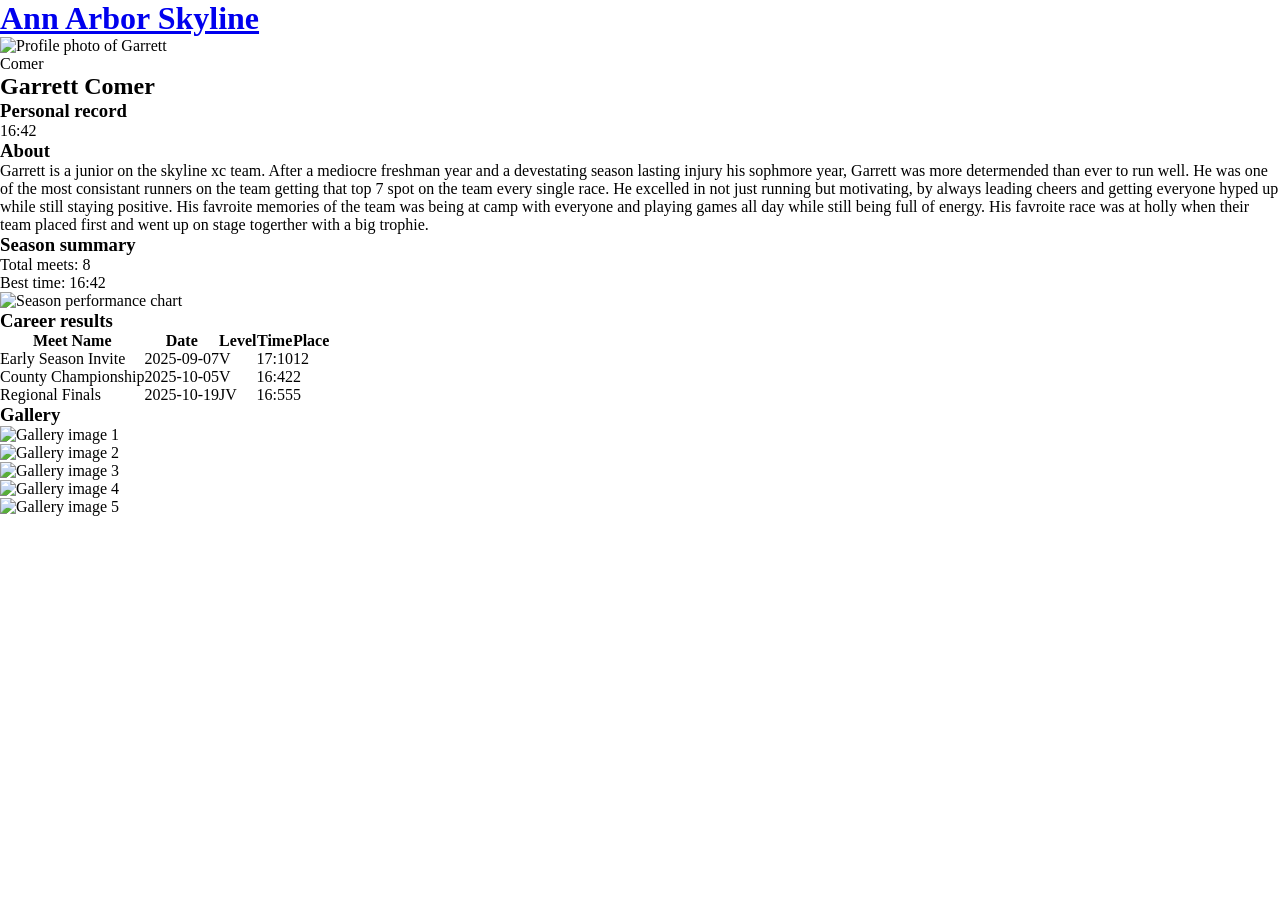
==== athlete.html @ 7048f16a "Add files via upload" ====
<!doctype html>
<html lang="en">
  <head>
    <meta charset="utf-8" />
    <meta name="viewport" content="width=device-width,initial-scale=1" />
    <title>Ann Arbor Skyline — Garrett Comer</title>
    <link rel="stylesheet" href="reset.css" />
  </head>

  <body>
    <header>
      <h1><a href="index.html">Ann Arbor Skyline</a></h1>
    </header>

    <main>
      <section>
        <figure>
          <img src="coverPhoto.jpg" alt="Profile photo of Garrett Comer" width="200"/>
        </figure>

        <h2>Garrett Comer</h2>

        <section>
          <h3>Personal record</h3>
          <p>16:42</p>
        </section>

        <section>
          <h3>About</h3>
          <p>
            Garrett is a junior on the skyline xc team. After a mediocre freshman year and a devestating season lasting injury his sophmore year, 
            Garrett was more determended than ever to run well. He was one of the most consistant runners on the team getting that top 7 spot on the 
            team every single race. He excelled in not just running but motivating, by always leading cheers and getting everyone hyped up while still 
            staying positive. His favroite memories of the team was being at camp with everyone and playing games all day while still being full of energy. 
            His favroite race was at holly when their team placed first and went up on stage togerther with a big trophie.
          </p>
        </section>
      </section>

      <section>
        <h3>Season summary</h3>

        <p>Total meets: 8</p>
        <p>Best time: 16:42</p>

        <figure>
          <img src="seasonChart.png" alt="Season performance chart" width="200"/>
        </figure>
      </section>

      <section>
        <h3>Career results</h3>

        <table>
          <thead>
            <tr>
              <th scope="col">Meet Name</th>
              <th scope="col">Date</th>
              <th scope="col">Level</th>
              <th scope="col">Time</th>
              <th scope="col">Place</th>
            </tr>
          </thead>

          <tbody>
            <tr>
              <td>Early Season Invite</td>
              <td>2025-09-07</td>
              <td>V</td>
              <td>17:10</td>
              <td>12</td>
            </tr>
            <tr>
              <td>County Championship</td>
              <td>2025-10-05</td>
              <td>V</td>
              <td>16:42</td>
              <td>2</td>
            </tr>
            <tr>
              <td>Regional Finals</td>
              <td>2025-10-19</td>
              <td>JV</td>
              <td>16:55</td>
              <td>5</td>
            </tr>
          </tbody>
        </table>
      </section>

      <section>
        <h3>Gallery</h3>

        <ul>
          <li><img src="galleryPic1.jpg" alt="Gallery image 1" width="200"/></li>
          <li><img src="galleryPic2.jpg" alt="Gallery image 2" width="200"/></li>
          <li><img src="galleryPic3.jpg" alt="Gallery image 3" width="200"/></li>
          <li><img src="galleryPic4.jpg" alt="Gallery image 4" width="200"/></li>
          <li><img src="galleryPic5.jpg" alt="Gallery image 5" width="200"/></li>
        </ul>
      </section>
    </main>
  </body>
</html>
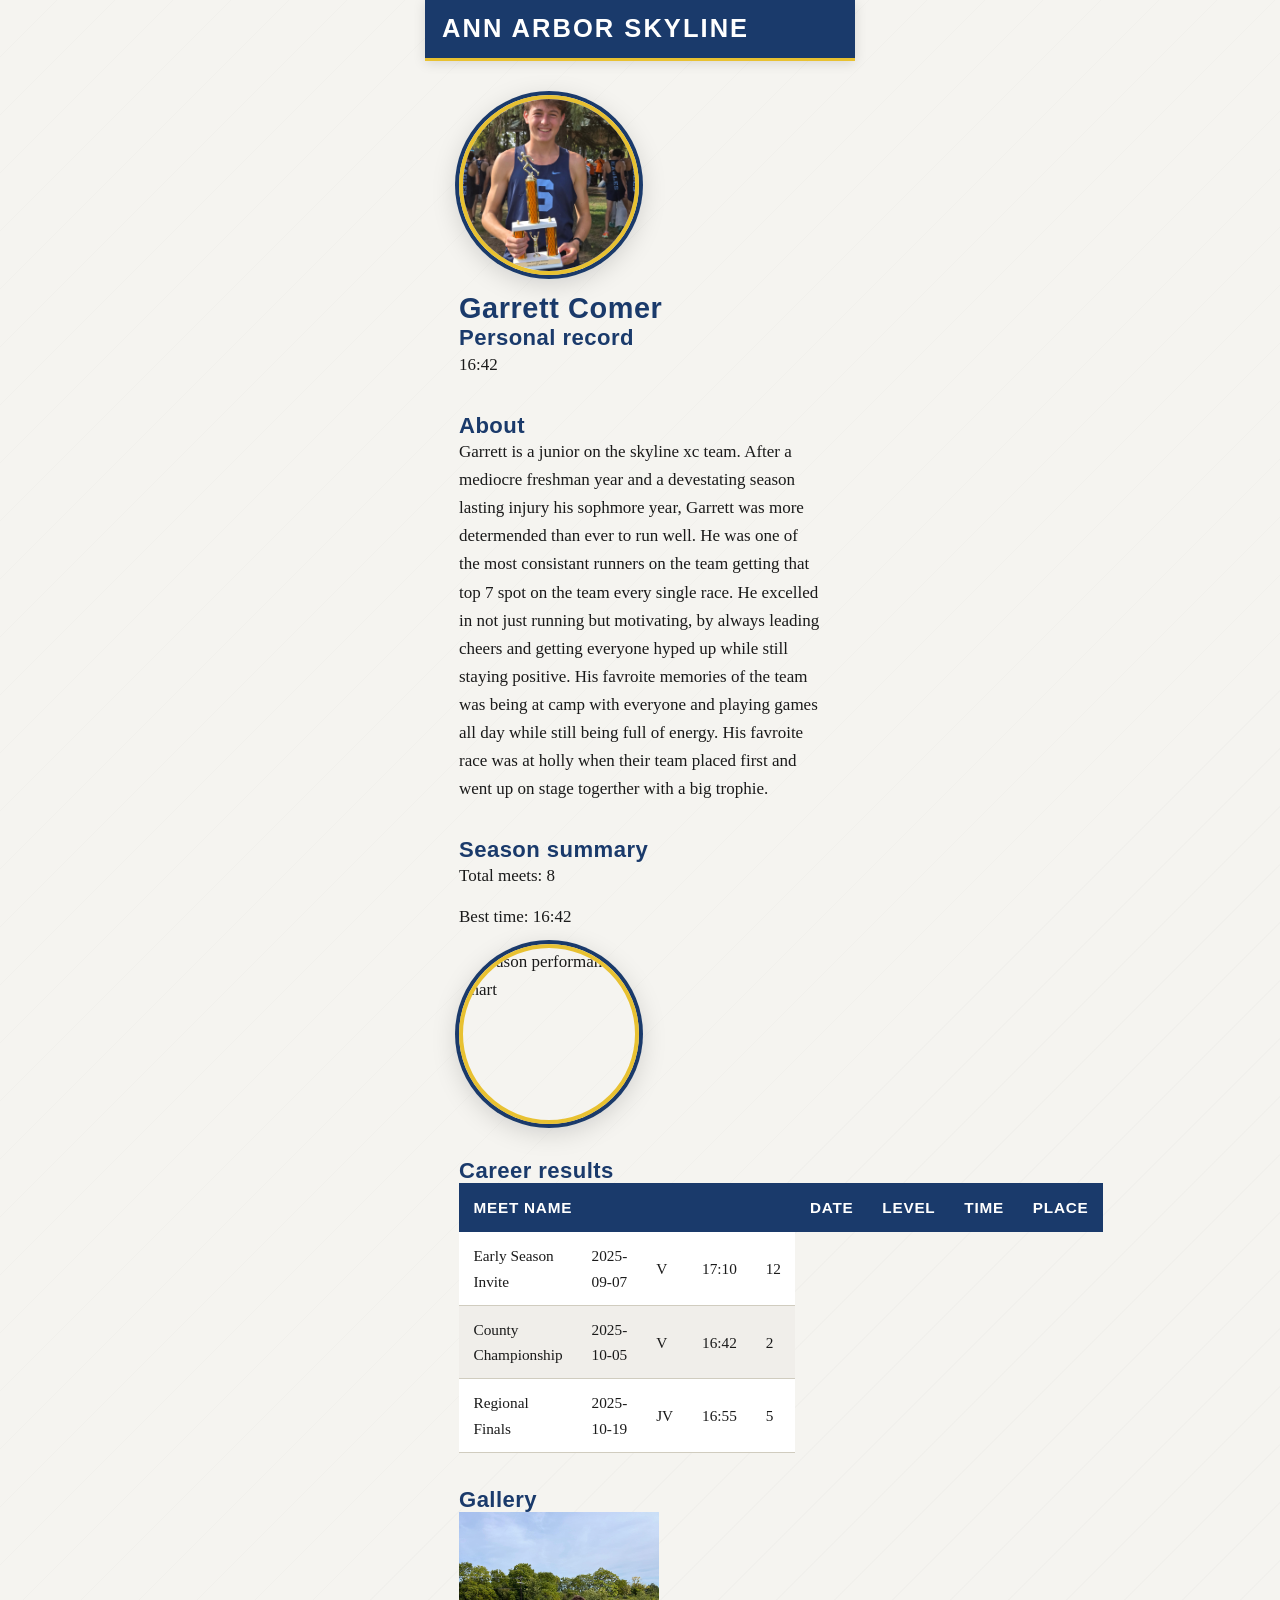
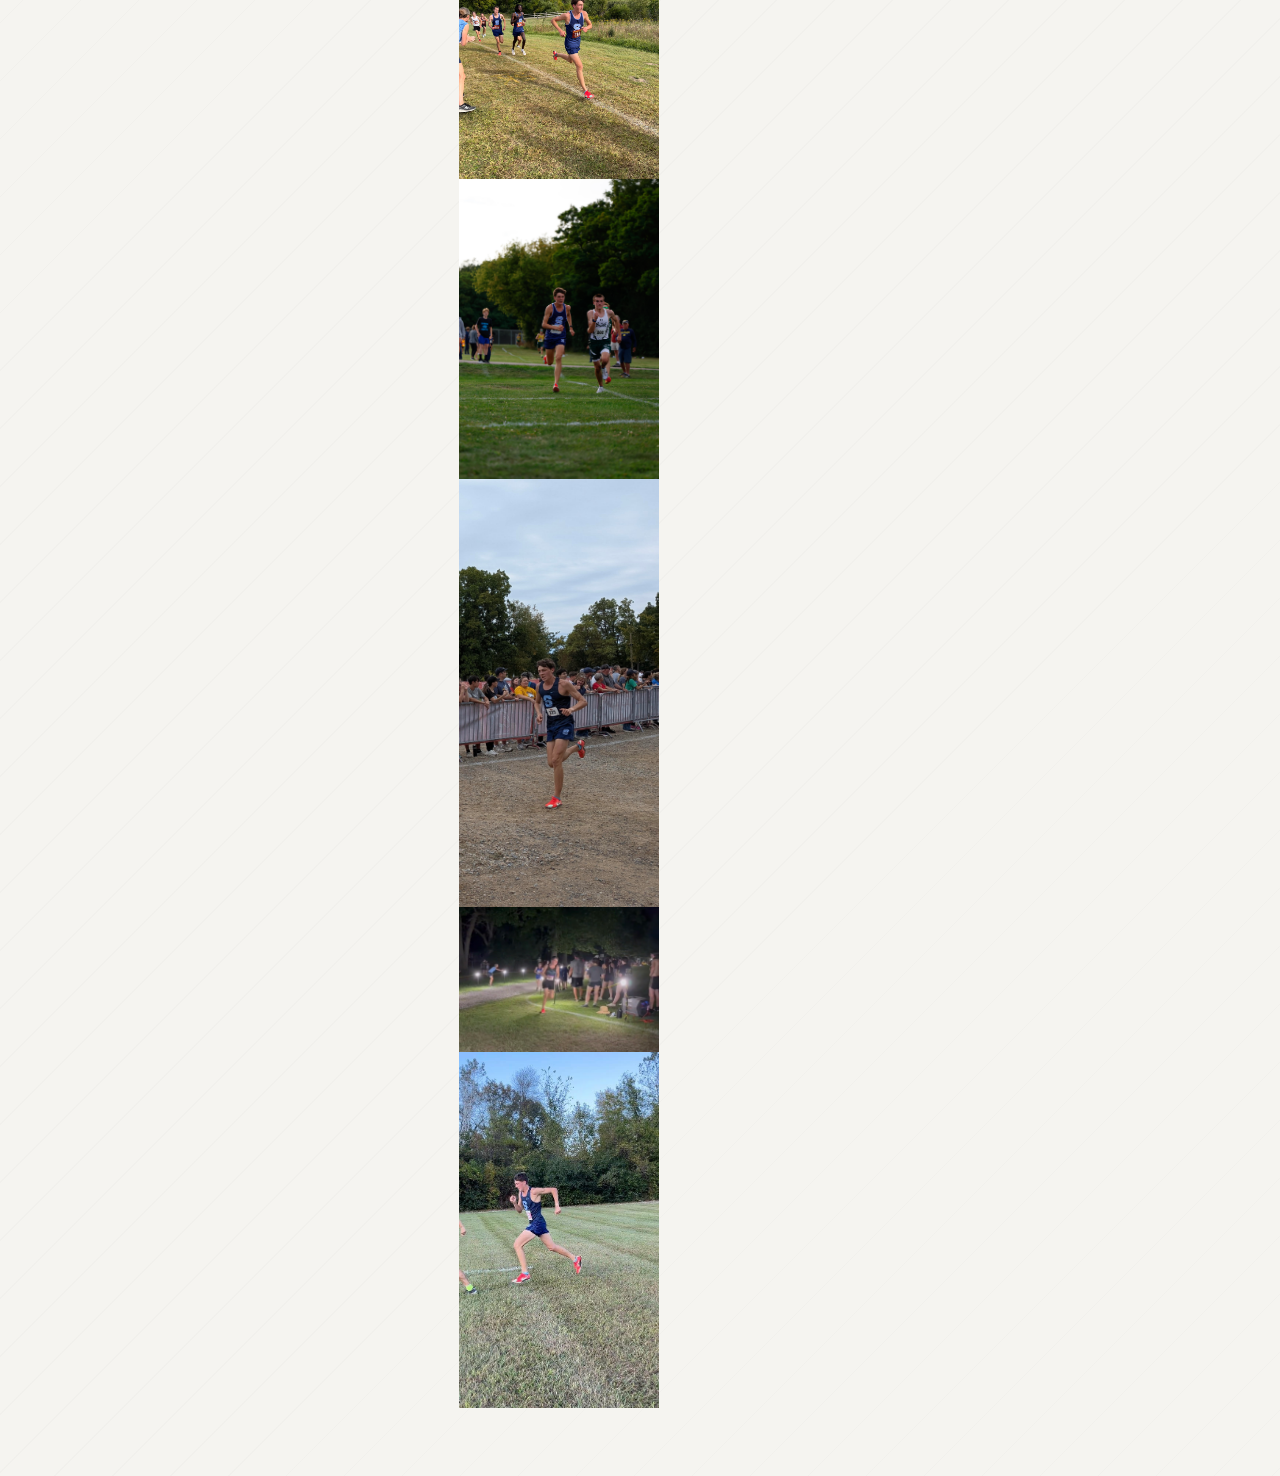
==== commit 647e0c26: "Update athlete.html, mainMeets.html, and meets.html" ====
--- a/athlete.html
+++ b/athlete.html
@@ -5,6 +5,8 @@
     <meta name="viewport" content="width=device-width,initial-scale=1" />
     <title>Ann Arbor Skyline — Garrett Comer</title>
     <link rel="stylesheet" href="reset.css" />
+    <link rel="stylesheet" href="style.css">
+    
   </head>
 
   <body>
--- a/style.css
+++ b/style.css
@@ -0,0 +1,788 @@
+
+:root {
+  /* Brand colors */
+  --color-primary:    #1a3a6b;   /* deep navy  */
+  --color-accent:     #e8c131;   /* gold       */
+  --color-accent-alt: #d94f3d;   /* race red   */
+
+  /* Surface colors */
+  --color-bg:         #f5f4f0;
+  --color-surface:    #ffffff;
+  --color-surface-2:  #eceae3;
+  --color-border:     #d0ccbf;
+
+  /* Text */
+  --color-text:       #1a1a1a;
+  --color-text-muted: #5a5750;
+  --color-link:       #1a3a6b;
+  --color-link-hover: #e8c131;
+
+  /* Table stripe */
+  --color-row-even:   #f0eeea;
+  --color-row-odd:    #ffffff;
+
+  /* Typography */
+  --font-display: 'Oswald', 'Arial Narrow', sans-serif;
+  --font-body:    'Source Serif 4', Georgia, serif;
+  --font-mono:    'JetBrains Mono', monospace;
+
+  /* Sizing */
+  --radius:   8px;
+  --radius-lg: 16px;
+  --shadow:   0 2px 12px rgba(0,0,0,.12);
+  --shadow-lg: 0 6px 28px rgba(0,0,0,.18);
+
+  /* Transition */
+  --transition: 0.25s ease;
+}
+
+
+/* ==========================================================================
+   2. RESET & BASE
+   ========================================================================== */
+*, *::before, *::after {
+  box-sizing: border-box;
+  margin: 0;
+  padding: 0;
+}
+
+html {
+  /* Smooth font scaling between 375px and 900px viewports */
+  font-size: clamp(15px, 2vw, 17px);
+  scroll-behavior: smooth;
+  -webkit-text-size-adjust: 100%;
+}
+
+body {
+  font-family: var(--font-body);
+  background-color: var(--color-bg);
+  color: var(--color-text);
+  line-height: 1.65;
+  min-height: 100vh;
+  /* Subtle diagonal grain texture */
+  background-image: repeating-linear-gradient(
+    135deg,
+    transparent,
+    transparent 40px,
+    rgba(0,0,0,.015) 40px,
+    rgba(0,0,0,.015) 41px
+  );
+}
+
+img {
+  display: block;
+  max-width: 100%;
+  height: auto;
+}
+
+a {
+  color: var(--color-link);
+  text-decoration: underline;
+  text-underline-offset: 3px;
+  transition: color var(--transition);
+}
+
+a:hover,
+a:focus-visible {
+  color: var(--color-accent-alt);
+  outline: none;
+}
+
+/* Visible focus ring for keyboard navigation (accessibility) */
+:focus-visible {
+  outline: 3px solid var(--color-accent);
+  outline-offset: 3px;
+  border-radius: 3px;
+}
+
+ul {
+  list-style: none;
+}
+
+
+/* ==========================================================================
+   3. TYPOGRAPHY
+   Google Fonts loaded inline in HTML or via @import below.
+   ========================================================================== */
+@import url('https://fonts.googleapis.com/css2?family=Oswald:wght@400;600;700&family=Source+Serif+4:ital,wght@0,300;0,400;0,600;1,400&display=swap');
+
+h1, h2, h3, h4 {
+  font-family: var(--font-display);
+  line-height: 1.15;
+  letter-spacing: .02em;
+  color: var(--color-primary);
+}
+
+/* Responsive heading sizes using clamp() */
+h1 { font-size: clamp(1.5rem, 5vw, 2.2rem); font-weight: 700; }
+h2 { font-size: clamp(1.2rem, 4vw, 1.7rem); font-weight: 600; }
+h3 { font-size: clamp(1rem, 3vw, 1.3rem);   font-weight: 600; }
+
+p  { margin-bottom: .75rem; }
+
+
+/* ==========================================================================
+   4. LAYOUT & STRUCTURE
+   Single-column mobile base; expands at breakpoints.
+   ========================================================================== */
+main {
+  padding: 1rem;
+  max-width: 960px;
+  margin: 0 auto;
+  /* Fade-in on page load */
+  animation: fadeInUp .5s ease both;
+}
+
+section {
+  margin-bottom: 2rem;
+}
+
+
+/* ==========================================================================
+   5. HEADER & NAVIGATION
+   ========================================================================== */
+header {
+  background-color: var(--color-primary);
+  color: #fff;
+  padding: .85rem 1rem;
+  position: sticky;
+  top: 0;
+  z-index: 100;
+  /* Thin gold accent line on bottom */
+  border-bottom: 3px solid var(--color-accent);
+  box-shadow: var(--shadow);
+  /* Slide down on load */
+  animation: slideDown .4s ease both;
+}
+
+header h1 {
+  color: #fff;
+  font-size: clamp(1.1rem, 4vw, 1.5rem);
+  text-transform: uppercase;
+  letter-spacing: .08em;
+}
+
+header h1 a {
+  color: inherit;
+  text-decoration: none;
+}
+
+header h1 a:hover {
+  color: var(--color-accent);
+}
+
+/* Nav bar */
+nav ul {
+  display: flex;
+  gap: .5rem;
+  margin-top: .5rem;
+  flex-wrap: wrap;
+}
+
+nav a {
+  color: rgba(255,255,255,.82);
+  text-decoration: none;
+  font-family: var(--font-display);
+  font-size: .9rem;
+  letter-spacing: .05em;
+  text-transform: uppercase;
+  padding: .3rem .7rem;
+  border-radius: var(--radius);
+  transition: background var(--transition), color var(--transition);
+}
+
+nav a:hover,
+nav a:focus-visible {
+  background: var(--color-accent);
+  color: var(--color-primary);
+}
+
+/* Active page link */
+nav a[aria-current="page"] {
+  background: var(--color-accent);
+  color: var(--color-primary);
+  font-weight: 600;
+}
+
+
+/* ==========================================================================
+   6. FORMS & SEARCH
+   ========================================================================== */
+form {
+  background: var(--color-surface);
+  border: 1px solid var(--color-border);
+  border-radius: var(--radius-lg);
+  padding: 1rem;
+  margin-bottom: 1.5rem;
+  box-shadow: var(--shadow);
+}
+
+fieldset {
+  border: none;
+}
+
+legend {
+  font-family: var(--font-display);
+  font-size: 1rem;
+  font-weight: 600;
+  color: var(--color-primary);
+  text-transform: uppercase;
+  letter-spacing: .06em;
+  margin-bottom: .75rem;
+}
+
+label {
+  display: block;
+  font-size: .85rem;
+  font-weight: 600;
+  color: var(--color-text-muted);
+  text-transform: uppercase;
+  letter-spacing: .04em;
+  margin-bottom: .25rem;
+  margin-top: .75rem;
+}
+
+input[type="search"],
+select {
+  width: 100%;
+  padding: .6rem .85rem;
+  border: 1.5px solid var(--color-border);
+  border-radius: var(--radius);
+  font-family: var(--font-body);
+  font-size: 1rem;
+  background: var(--color-bg);
+  color: var(--color-text);
+  transition: border-color var(--transition), box-shadow var(--transition);
+  appearance: none;
+  -webkit-appearance: none;
+}
+
+input[type="search"]:focus,
+select:focus {
+  border-color: var(--color-primary);
+  box-shadow: 0 0 0 3px rgba(26,58,107,.2);
+  outline: none;
+}
+
+button[type="submit"] {
+  display: inline-block;
+  margin-top: 1rem;
+  padding: .65rem 1.5rem;
+  background: var(--color-primary);
+  color: #fff;
+  font-family: var(--font-display);
+  font-size: 1rem;
+  font-weight: 600;
+  letter-spacing: .06em;
+  text-transform: uppercase;
+  border: none;
+  border-radius: var(--radius);
+  cursor: pointer;
+  transition: background var(--transition), transform var(--transition);
+}
+
+button[type="submit"]:hover,
+button[type="submit"]:focus-visible {
+  background: var(--color-accent-alt);
+  transform: translateY(-1px);
+}
+
+button[type="submit"]:active {
+  transform: translateY(0);
+}
+
+
+/* ==========================================================================
+   7. TABLES
+   Mobile: card-reflow layout.
+   Desktop (600px+): standard scrollable table.
+   ========================================================================== */
+
+/* --- Shared wrapper for horizontal scroll on wider content --- */
+.table-scroll {
+  overflow-x: auto;
+  -webkit-overflow-scrolling: touch;
+  border-radius: var(--radius);
+  box-shadow: var(--shadow);
+}
+
+table {
+  width: 100%;
+  border-collapse: collapse;
+  font-size: .9rem;
+}
+
+th {
+  background-color: var(--color-primary);
+  color: #fff;
+  font-family: var(--font-display);
+  font-weight: 600;
+  text-transform: uppercase;
+  letter-spacing: .05em;
+  padding: .7rem .85rem;
+  text-align: left;
+}
+
+td {
+  padding: .65rem .85rem;
+  border-bottom: 1px solid var(--color-border);
+  vertical-align: middle;
+}
+
+/* Alternating row colors */
+tbody tr:nth-child(even) td { background-color: var(--color-row-even); }
+tbody tr:nth-child(odd)  td { background-color: var(--color-row-odd);  }
+
+/* Row hover highlight */
+tbody tr {
+  transition: background var(--transition);
+}
+tbody tr:hover td {
+  background-color: rgba(232,193,49,.18);
+}
+
+/* ==========================================================
+   MOBILE CARD REFLOW (below 600px)
+   Hides the <thead> and transforms each <td> into a labeled
+   card row using data-label attributes.
+   ========================================================== */
+@media (max-width: 599px) {
+  /* Hide table headers — content surfaced via data-label */
+  table thead {
+    position: absolute;
+    width: 1px;
+    height: 1px;
+    overflow: hidden;
+    clip: rect(0,0,0,0);
+    white-space: nowrap;
+  }
+
+  table, tbody, tr, td {
+    display: block;
+    width: 100%;
+  }
+
+  /* Each row becomes a card */
+  tbody tr {
+    background: var(--color-surface);
+    border: 1px solid var(--color-border);
+    border-radius: var(--radius);
+    margin-bottom: .85rem;
+    padding: .5rem;
+    box-shadow: var(--shadow);
+    /* Staggered slide-in for each card */
+    animation: cardSlideIn .4s ease both;
+  }
+
+  /* Give each row a slight delay for stagger effect */
+  tbody tr:nth-child(1) { animation-delay: .05s; }
+  tbody tr:nth-child(2) { animation-delay: .10s; }
+  tbody tr:nth-child(3) { animation-delay: .15s; }
+  tbody tr:nth-child(4) { animation-delay: .20s; }
+  tbody tr:nth-child(5) { animation-delay: .25s; }
+
+  /* Each cell: label on left, value on right */
+  td {
+    display: flex;
+    justify-content: space-between;
+    align-items: center;
+    padding: .45rem .6rem;
+    border-bottom: 1px dashed var(--color-border);
+    background: transparent !important; /* override stripe for cards */
+  }
+
+  td:last-child { border-bottom: none; }
+
+  /* Inject label from data-label attribute */
+  td::before {
+    content: attr(data-label);
+    font-family: var(--font-display);
+    font-size: .78rem;
+    font-weight: 600;
+    text-transform: uppercase;
+    letter-spacing: .05em;
+    color: var(--color-text-muted);
+    flex-shrink: 0;
+    margin-right: 1rem;
+  }
+}
+
+
+/* ==========================================================================
+   8. ATHLETE PROFILE
+   ========================================================================== */
+
+/* Circular hero image */
+.athlete-hero {
+  display: flex;
+  flex-direction: column;
+  align-items: center;
+  text-align: center;
+  padding: 1.5rem 1rem;
+  background: var(--color-surface);
+  border-radius: var(--radius-lg);
+  box-shadow: var(--shadow);
+  margin-bottom: 1.5rem;
+  animation: fadeInUp .5s ease both;
+}
+
+figure img {
+  width: 140px;
+  height: 140px;
+  object-fit: cover;
+  border-radius: 50%;
+  border: 4px solid var(--color-accent);
+  box-shadow: 0 0 0 4px var(--color-primary), var(--shadow-lg);
+  margin-bottom: 1rem;
+  /* Pop-in animation */
+  animation: popIn .5s cubic-bezier(.34,1.56,.64,1) both;
+}
+
+/* PR Badge */
+.pr-badge {
+  display: inline-block;
+  background: var(--color-accent);
+  color: var(--color-primary);
+  font-family: var(--font-display);
+  font-weight: 700;
+  font-size: 1.4rem;
+  padding: .4rem 1.2rem;
+  border-radius: 999px;
+  letter-spacing: .05em;
+  margin-top: .5rem;
+}
+
+/* Info card sections */
+.info-card {
+  background: var(--color-surface);
+  border-left: 4px solid var(--color-accent);
+  border-radius: var(--radius);
+  padding: 1rem 1.2rem;
+  margin-bottom: 1rem;
+  box-shadow: var(--shadow);
+}
+
+.info-card h3 {
+  margin-bottom: .5rem;
+  color: var(--color-primary);
+}
+
+/* Progress bar for season summary */
+.progress-bar-wrap {
+  background: var(--color-surface-2);
+  border-radius: 999px;
+  height: 12px;
+  overflow: hidden;
+  margin: .5rem 0 1rem;
+}
+
+.progress-bar {
+  height: 100%;
+  background: linear-gradient(90deg, var(--color-accent), var(--color-accent-alt));
+  border-radius: 999px;
+  width: 0%;                        /* starts at 0 — JS or CSS drives it */
+  animation: growBar 1.2s ease .3s both;
+}
+
+/* Gallery grid */
+.gallery-grid {
+  display: grid;
+  grid-template-columns: repeat(2, 1fr);
+  gap: .75rem;
+}
+
+.gallery-grid img {
+  width: 100%;
+  height: 130px;
+  object-fit: cover;
+  border-radius: var(--radius);
+  border: 2px solid var(--color-border);
+  transition: transform var(--transition), box-shadow var(--transition);
+}
+
+.gallery-grid img:hover,
+.gallery-grid img:focus {
+  transform: scale(1.04);
+  box-shadow: var(--shadow-lg);
+  outline: none;
+}
+
+
+/* ==========================================================================
+   9. MEETS PAGE
+   ========================================================================== */
+.meet-header {
+  background: var(--color-primary);
+  color: #fff;
+  border-radius: var(--radius-lg) var(--radius-lg) 0 0;
+  padding: 1.2rem;
+}
+
+.meet-header h2 { color: #fff; }
+
+.meet-header time,
+.meet-header a {
+  color: var(--color-accent);
+  font-family: var(--font-display);
+  font-size: .9rem;
+  letter-spacing: .04em;
+}
+
+
+/* ==========================================================================
+   10. ANIMATIONS & KEYFRAMES
+   ========================================================================== */
+
+/* Fade + slide up — used for main content */
+@keyframes fadeInUp {
+  from { opacity: 0; transform: translateY(18px); }
+  to   { opacity: 1; transform: translateY(0);    }
+}
+
+/* Header slides down from top */
+@keyframes slideDown {
+  from { transform: translateY(-100%); }
+  to   { transform: translateY(0);     }
+}
+
+/* Card row slides in from left */
+@keyframes cardSlideIn {
+  from { opacity: 0; transform: translateX(-16px); }
+  to   { opacity: 1; transform: translateX(0);     }
+}
+
+/* Profile image pops in */
+@keyframes popIn {
+  from { opacity: 0; transform: scale(.5); }
+  to   { opacity: 1; transform: scale(1);  }
+}
+
+/* Progress bar grows right */
+@keyframes growBar {
+  from { width: 0%; }
+  to   { width: 82%; }  /* adjust to actual performance % if desired */
+}
+
+/* Pulsing glow for FAB */
+@keyframes fabPulse {
+  0%, 100% { box-shadow: 0 4px 18px rgba(232,193,49,.45); }
+  50%       { box-shadow: 0 4px 28px rgba(232,193,49,.8);  }
+}
+
+/* Spinner for loading states */
+@keyframes spin {
+  to { transform: rotate(360deg); }
+}
+
+
+/* ==========================================================================
+   11. FLOATING ACTION BUTTON (FAB)
+   Fixed in bottom-right corner; quick scroll-to-top.
+   ========================================================================== */
+.fab {
+  position: fixed;
+  bottom: 1.5rem;
+  right: 1.25rem;
+  width: 52px;
+  height: 52px;
+  background: var(--color-accent);
+  color: var(--color-primary);
+  border: none;
+  border-radius: 50%;
+  display: flex;
+  align-items: center;
+  justify-content: center;
+  font-size: 1.4rem;
+  font-weight: 700;
+  cursor: pointer;
+  z-index: 200;
+  box-shadow: 0 4px 18px rgba(232,193,49,.45);
+  animation: fabPulse 2.5s ease-in-out infinite;
+  transition: transform var(--transition), background var(--transition);
+  /* Screen-reader label via aria-label on the element */
+}
+
+.fab:hover,
+.fab:focus-visible {
+  background: var(--color-accent-alt);
+  transform: scale(1.1);
+}
+
+
+/* ==========================================================================
+   12. FOOTER
+   ========================================================================== */
+footer {
+  background: var(--color-primary);
+  color: rgba(255,255,255,.7);
+  text-align: center;
+  padding: 1rem;
+  font-size: .85rem;
+  border-top: 3px solid var(--color-accent);
+}
+
+footer a {
+  color: var(--color-accent);
+}
+
+
+/* ==========================================================================
+   13. ACCESSIBILITY — prefers-reduced-motion
+   Disables all animations for users who request reduced motion.
+   ========================================================================== */
+@media (prefers-reduced-motion: reduce) {
+  *, *::before, *::after {
+    animation-duration:        0.001ms !important;
+    animation-iteration-count: 1       !important;
+    transition-duration:       0.001ms !important;
+    scroll-behavior:           auto    !important;
+  }
+
+  .fab {
+    animation: none;
+  }
+}
+
+
+/* ==========================================================================
+   14. COLOR SCHEME — Dark Mode
+   Redefines CSS variables when the OS/browser prefers dark.
+   ========================================================================== */
+@media (prefers-color-scheme: dark) {
+  :root {
+    --color-primary:    #4a7fc1;
+    --color-accent:     #e8c131;
+    --color-accent-alt: #f07060;
+
+    --color-bg:         #111318;
+    --color-surface:    #1c1f27;
+    --color-surface-2:  #252932;
+    --color-border:     #333844;
+
+    --color-text:       #e8e5de;
+    --color-text-muted: #9a9590;
+    --color-link:       #82aee0;
+    --color-link-hover: #e8c131;
+
+    --color-row-even:   #232630;
+    --color-row-odd:    #1c1f27;
+  }
+
+  /* Keep header dark navy even in dark mode */
+  header {
+    background-color: #0d1421;
+  }
+
+  th {
+    background-color: #0d1421;
+  }
+
+  .meet-header {
+    background-color: #0d1421;
+  }
+
+  /* Slightly soften the grain in dark mode */
+  body {
+    background-image: repeating-linear-gradient(
+      135deg,
+      transparent,
+      transparent 40px,
+      rgba(255,255,255,.012) 40px,
+      rgba(255,255,255,.012) 41px
+    );
+  }
+}
+
+
+/* ==========================================================================
+   15. MEDIA QUERIES — Tablet (600px+) and Desktop (900px+)
+   Mobile-first: these styles ADD to and OVERRIDE the base mobile styles.
+   ========================================================================== */
+
+/* --- Tablet (600px and up) --- */
+@media (min-width: 600px) {
+  main {
+    padding: 1.5rem;
+  }
+
+  /* Restore normal table layout on tablet+ */
+  table {
+    display: table;
+  }
+
+  table thead {
+    position: static;
+    width: auto;
+    height: auto;
+    overflow: visible;
+    clip: auto;
+    white-space: normal;
+  }
+
+  tbody, tr, td {
+    display: table-row;
+    width: auto;
+  }
+
+  td {
+    display: table-cell;
+    border-bottom: 1px solid var(--color-border);
+  }
+
+  td::before {
+    display: none; /* hide card labels */
+  }
+
+  .gallery-grid {
+    grid-template-columns: repeat(3, 1fr);
+  }
+
+  form fieldset {
+    display: grid;
+    grid-template-columns: 1fr 1fr auto;
+    gap: 0 1rem;
+    align-items: end;
+  }
+
+  form legend {
+    grid-column: 1 / -1;
+  }
+
+  button[type="submit"] {
+    margin-top: 0;
+    align-self: end;
+  }
+}
+
+/* --- Desktop (900px and up) --- */
+@media (min-width: 900px) {
+  main {
+    padding: 2rem;
+  }
+
+  .athlete-hero {
+    flex-direction: row;
+    text-align: left;
+    gap: 2rem;
+  }
+
+  figure img {
+    width: 180px;
+    height: 180px;
+    flex-shrink: 0;
+  }
+
+  .gallery-grid {
+    grid-template-columns: repeat(5, 1fr);
+  }
+}
+
+/* Force mobile view regardless of screen size */
+/* (per assignment: "we only want to see the mobile version") */
+@media (min-width: 1px) {
+  /* Cap the content width and center it to simulate mobile */
+  body {
+    max-width: 430px;
+    margin: 0 auto;
+  }
+}
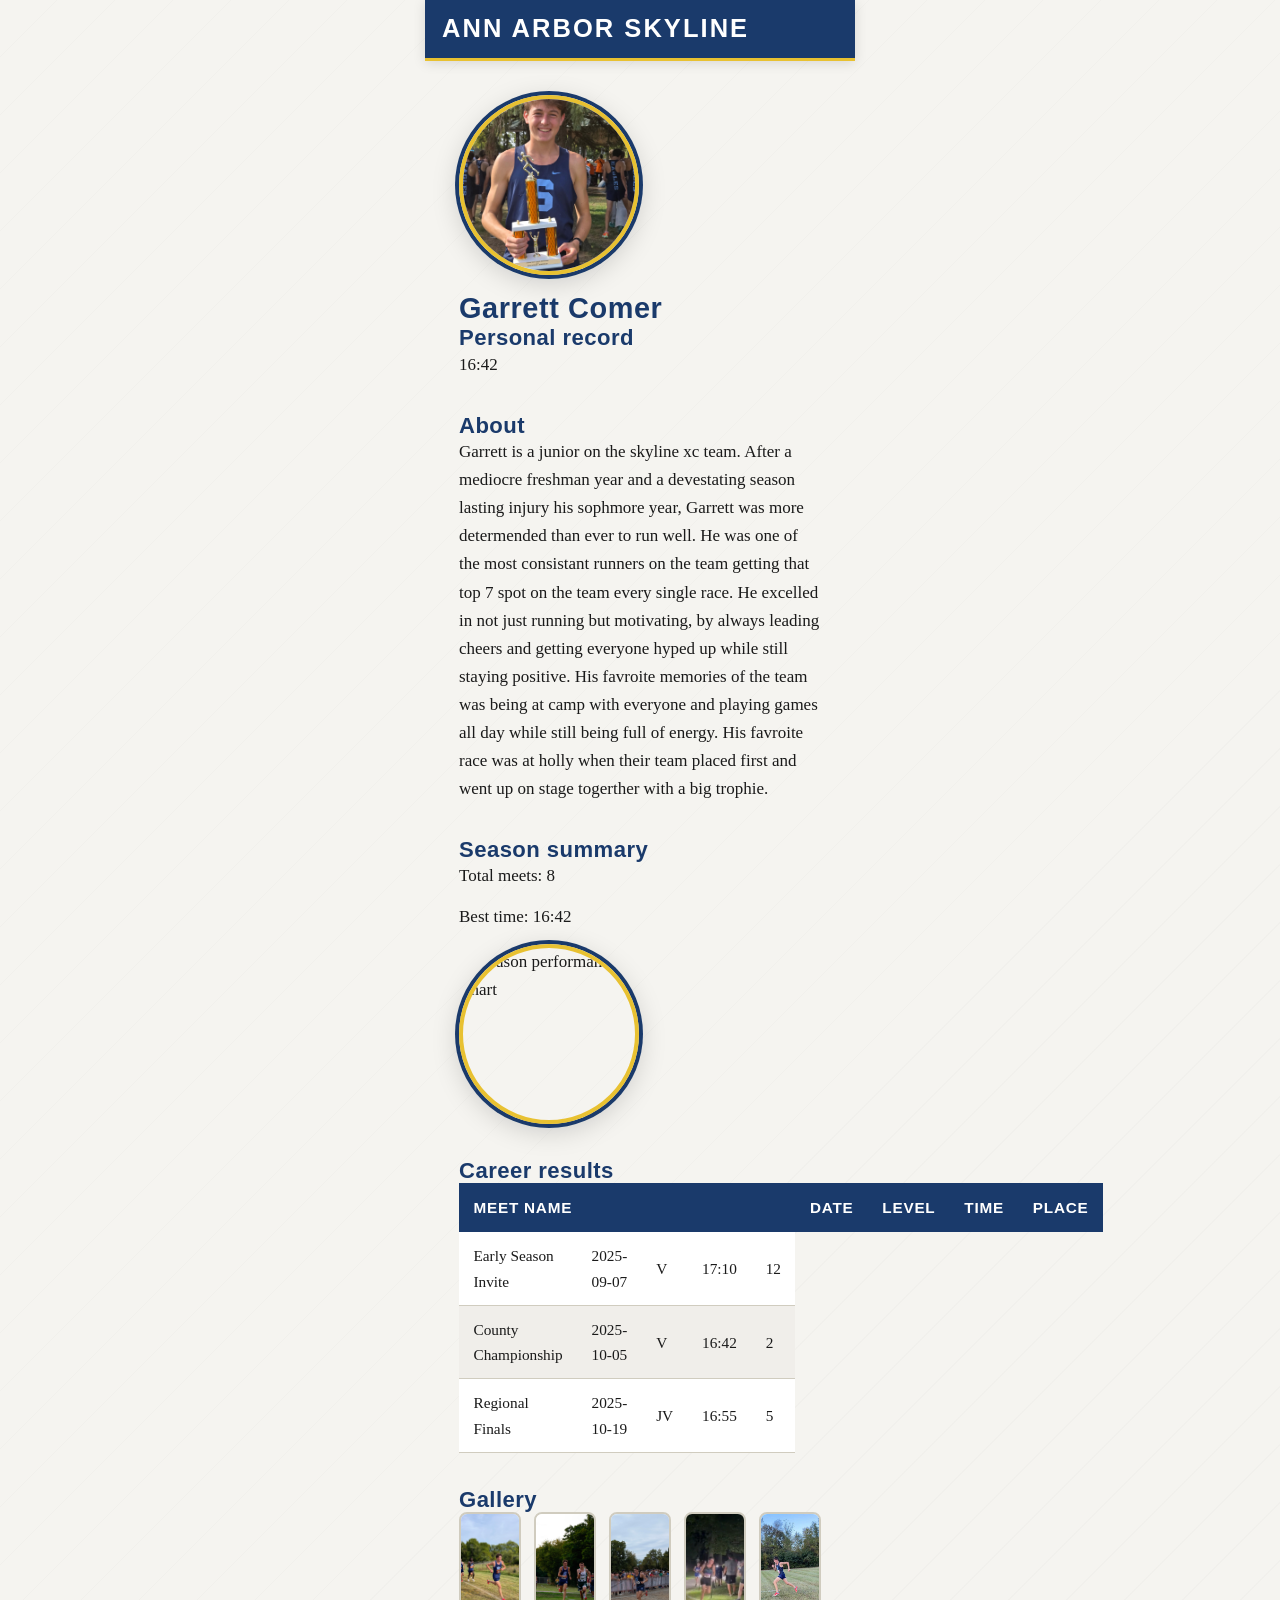
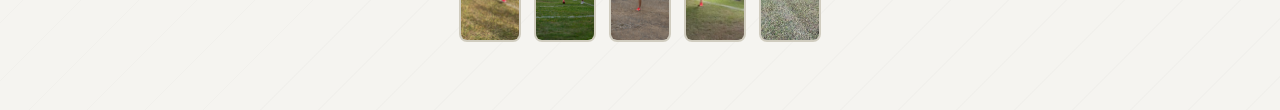
==== commit e312a3c9: "Update athlete.html" ====
--- a/athlete.html
+++ b/athlete.html
@@ -6,7 +6,7 @@
     <title>Ann Arbor Skyline — Garrett Comer</title>
     <link rel="stylesheet" href="reset.css" />
     <link rel="stylesheet" href="style.css">
-    
+
   </head>
 
   <body>
@@ -91,7 +91,7 @@
       </section>
 
       <section>
-        <h3>Gallery</h3>
+        <!-- <h3>Gallery</h3>
 
         <ul>
           <li><img src="galleryPic1.jpg" alt="Gallery image 1" width="200"/></li>
@@ -99,7 +99,15 @@
           <li><img src="galleryPic3.jpg" alt="Gallery image 3" width="200"/></li>
           <li><img src="galleryPic4.jpg" alt="Gallery image 4" width="200"/></li>
           <li><img src="galleryPic5.jpg" alt="Gallery image 5" width="200"/></li>
-        </ul>
+        </ul> -->
+        <h3>Gallery</h3>
+          <ul class="gallery-grid">
+            <li><img src="galleryPic1.jpg" alt="Runner photo 1"></li>
+            <li><img src="galleryPic2.jpg" alt="Runner photo 2"></li>
+            <li><img src="galleryPic3.jpg" alt="Runner photo 3"></li>
+            <li><img src="galleryPic4.jpg" alt="Runner photo 4"></li>
+            <li><img src="galleryPic5.jpg" alt="Runner photo 5"></li>
+          </ul>
       </section>
     </main>
   </body>
--- a/style.css
+++ b/style.css
@@ -205,9 +205,6 @@
 }
 
 
-/* ==========================================================================
-   6. FORMS & SEARCH
-   ========================================================================== */
 form {
   background: var(--color-surface);
   border: 1px solid var(--color-border);
@@ -626,10 +623,7 @@
 }
 
 
-/* ==========================================================================
-   13. ACCESSIBILITY — prefers-reduced-motion
-   Disables all animations for users who request reduced motion.
-   ========================================================================== */
+
 @media (prefers-reduced-motion: reduce) {
   *, *::before, *::after {
     animation-duration:        0.001ms !important;
@@ -644,10 +638,7 @@
 }
 
 
-/* ==========================================================================
-   14. COLOR SCHEME — Dark Mode
-   Redefines CSS variables when the OS/browser prefers dark.
-   ========================================================================== */
+
 @media (prefers-color-scheme: dark) {
   :root {
     --color-primary:    #4a7fc1;
